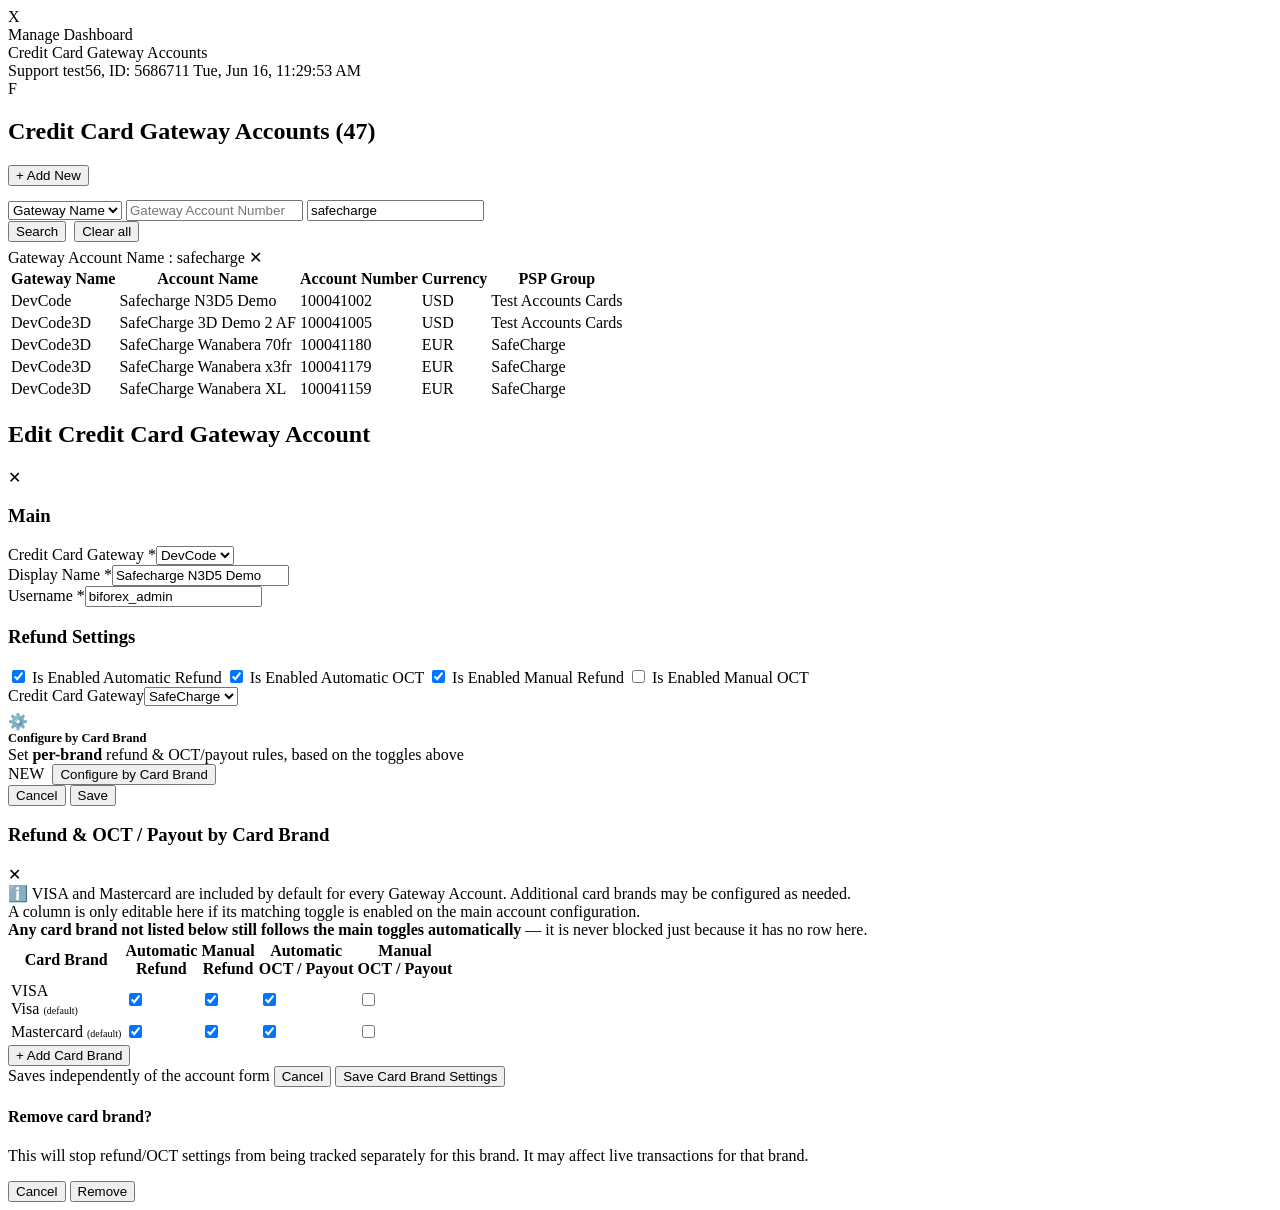
==== index.html @ 215424b8 "added function on adding more card brands" ====
<!DOCTYPE html>
<html lang="en">
<head>
<meta charset="UTF-8">
<title>Credit Card Gateway Accounts — Card Brand Refund/OCT Config (Mockup)</title>
<link rel="stylesheet" href="styles.css">
</head>
<body>

<div class="app">
  <div class="sidebar">
    <div class="logo">X</div>
    <div class="icon active"></div>
    <div class="icon"></div>
    <div class="icon"></div>
    <div class="icon"></div>
    <div class="icon"></div>
    <div class="icon"></div>
  </div>

  <div class="main">
    <div class="topbar">
      <div class="tabs">
        <div class="tab">Manage Dashboard</div>
        <div class="tab active"><span class="dot"></span>Credit Card Gateway Accounts</div>
      </div>
      <div class="topbar-right">
        <span>Support test56, ID: 5686711</span>
        <span>Tue, Jun 16, 11:29:53 AM</span>
        <div class="avatar">F</div>
      </div>
    </div>

    <div class="content">
      <div class="list-panel">
        <h2>Credit Card Gateway Accounts (47)</h2>
        <button class="btn btn-purple" style="margin-bottom:14px;">+ Add New</button>
        <div class="filters">
          <select><option>Gateway Name</option></select>
          <input placeholder="Gateway Account Number">
          <input value="safecharge" placeholder="Gateway Account Name">
        </div>
        <div style="display:flex;gap:8px;margin-bottom:6px;">
          <button class="btn btn-purple">Search</button>
          <button class="btn btn-outline">Clear all</button>
        </div>
        <div class="pill">Gateway Account Name : safecharge ✕</div>
        <table>
          <thead><tr>
            <th>Gateway Name</th><th>Account Name</th><th>Account Number</th><th>Currency</th><th>PSP Group</th>
          </tr></thead>
          <tbody>
            <tr class="selected"><td>DevCode</td><td>Safecharge N3D5 Demo</td><td>100041002</td><td>USD</td><td>Test Accounts Cards</td></tr>
            <tr><td>DevCode3D</td><td>SafeCharge 3D Demo 2 AF</td><td>100041005</td><td>USD</td><td>Test Accounts Cards</td></tr>
            <tr><td>DevCode3D</td><td>SafeCharge Wanabera 70fr</td><td>100041180</td><td>EUR</td><td>SafeCharge</td></tr>
            <tr><td>DevCode3D</td><td>SafeCharge Wanabera x3fr</td><td>100041179</td><td>EUR</td><td>SafeCharge</td></tr>
            <tr><td>DevCode3D</td><td>SafeCharge Wanabera XL</td><td>100041159</td><td>EUR</td><td>SafeCharge</td></tr>
          </tbody>
        </table>
      </div>

      <div class="edit-panel">
        <div class="edit-header">
          <h2>Edit Credit Card Gateway Account</h2>
          <span class="close-x">✕</span>
        </div>

        <div class="section">
          <h3>Main</h3>
          <div class="grid">
            <div class="field"><label>Credit Card Gateway <span class="req">*</span></label><select><option>DevCode</option></select></div>
            <div class="field"><label>Display Name <span class="req">*</span></label><input value="Safecharge N3D5 Demo"></div>
            <div class="field"><label>Username <span class="req">*</span></label><input value="biforex_admin"></div>
          </div>
        </div>

        <div class="section">
          <h3>Refund Settings</h3>
          <div class="checkrow" id="mainToggles">
            <label class="checkline"><input type="checkbox" id="chkAutoRefund" checked> Is Enabled Automatic Refund</label>
            <label class="checkline"><input type="checkbox" id="chkAutoOct" checked> Is Enabled Automatic OCT</label>
            <label class="checkline"><input type="checkbox" id="chkManualRefund" checked> Is Enabled Manual Refund</label>
            <label class="checkline"><input type="checkbox" id="chkManualOct"> Is Enabled Manual OCT</label>
          </div>

          <div class="grid" style="margin-bottom:6px;">
            <div class="field"><label>Credit Card Gateway</label><select><option>SafeCharge</option></select></div>
          </div>

          <div class="config-row">
            <div class="left">
              <span>⚙️</span>
              <div>
                <div style="font-weight:700;font-size:12.5px;">Configure by Card Brand</div>
                <div class="desc">Set <b>per-brand</b> refund &amp; OCT/payout rules, based on the toggles above</div>
              </div>
            </div>
            <div style="display:flex;align-items:center;gap:8px;">
              <span class="new-badge">NEW</span>
              <button class="btn btn-purple" onclick="openModal()">Configure by Card Brand</button>
            </div>
          </div>
        </div>

        <div class="footer-actions">
          <button class="btn btn-outline">Cancel</button>
          <button class="btn btn-purple">Save</button>
        </div>
      </div>
    </div>
  </div>
</div>

<div class="overlay" id="overlay">
  <div class="modal">
    <div class="modal-head">
      <h3>Refund &amp; OCT / Payout by Card Brand</h3>
      <span class="close-x" onclick="closeModal()">✕</span>
    </div>
    <div class="modal-body">
      <div class="info-banner">
        ℹ️ VISA and Mastercard are included by default for every Gateway Account. Additional card brands may be configured as needed.<br>
        A column is only editable here if its matching toggle is enabled on the main account configuration.<br>
        <b>Any card brand not listed below still follows the main toggles automatically</b> — it is never blocked just because it has no row here.
      </div>

      <table class="cb-table">
        <thead>
          <tr>
            <th>Card Brand</th>
            <th id="thAutoRefund">Automatic<br>Refund</th>
            <th id="thManualRefund">Manual<br>Refund</th>
            <th id="thAutoOct">Automatic<br>OCT / Payout</th>
            <th id="thManualOct">Manual<br>OCT / Payout</th>
          </tr>
        </thead>
        <tbody id="brandRows">
          <tr data-brand="visa" data-default="true">
            <td><div class="brand-row-inner"><div class="brand-cell"><div class="brand-swatch visa-swatch">VISA</div>Visa <span style="color:var(--text-mute);font-weight:500;font-size:10px;">(default)</span></div></div></td>
            <td><input type="checkbox" class="cb-check col-autoRefund" checked></td>
            <td><input type="checkbox" class="cb-check col-manualRefund" checked></td>
            <td><input type="checkbox" class="cb-check col-autoOct" checked></td>
            <td><input type="checkbox" class="cb-check col-manualOct"></td>
          </tr>
          <tr data-brand="mastercard" data-default="true">
            <td><div class="brand-row-inner"><div class="brand-cell"><div class="brand-swatch mc-swatch"></div>Mastercard <span style="color:var(--text-mute);font-weight:500;font-size:10px;">(default)</span></div></div></td>
            <td><input type="checkbox" class="cb-check col-autoRefund" checked></td>
            <td><input type="checkbox" class="cb-check col-manualRefund" checked></td>
            <td><input type="checkbox" class="cb-check col-autoOct" checked></td>
            <td><input type="checkbox" class="cb-check col-manualOct"></td>
          </tr>
        </tbody>
      </table>

      <div style="position:relative;">
        <button class="add-brand-btn" onclick="toggleBrandPicker(event)">+ Add Card Brand</button>
        <div class="brand-picker" id="brandPicker"></div>
      </div>
      <div class="locked-msg" id="lockedMsg"></div>
    </div>
    <div class="modal-foot">
      <span class="save-hint">Saves independently of the account form</span>
      <button class="btn btn-outline" onclick="closeModal()">Cancel</button>
      <button class="btn btn-purple" onclick="saveBrandConfig()">Save Card Brand Settings</button>
    </div>
  </div>
</div>

<div class="confirm-overlay" id="confirmOverlay">
  <div class="confirm-box">
    <h4 id="confirmTitle">Remove card brand?</h4>
    <p id="confirmText">This will stop refund/OCT settings from being tracked separately for this brand. It may affect live transactions for that brand.</p>
    <div class="confirm-actions">
      <button class="btn btn-outline" onclick="closeConfirm()">Cancel</button>
      <button class="btn btn-danger" onclick="confirmRemove()">Remove</button>
    </div>
  </div>
</div>

<div class="toast" id="toast"></div>

<script src="script.js"></script>

</body>
</html>
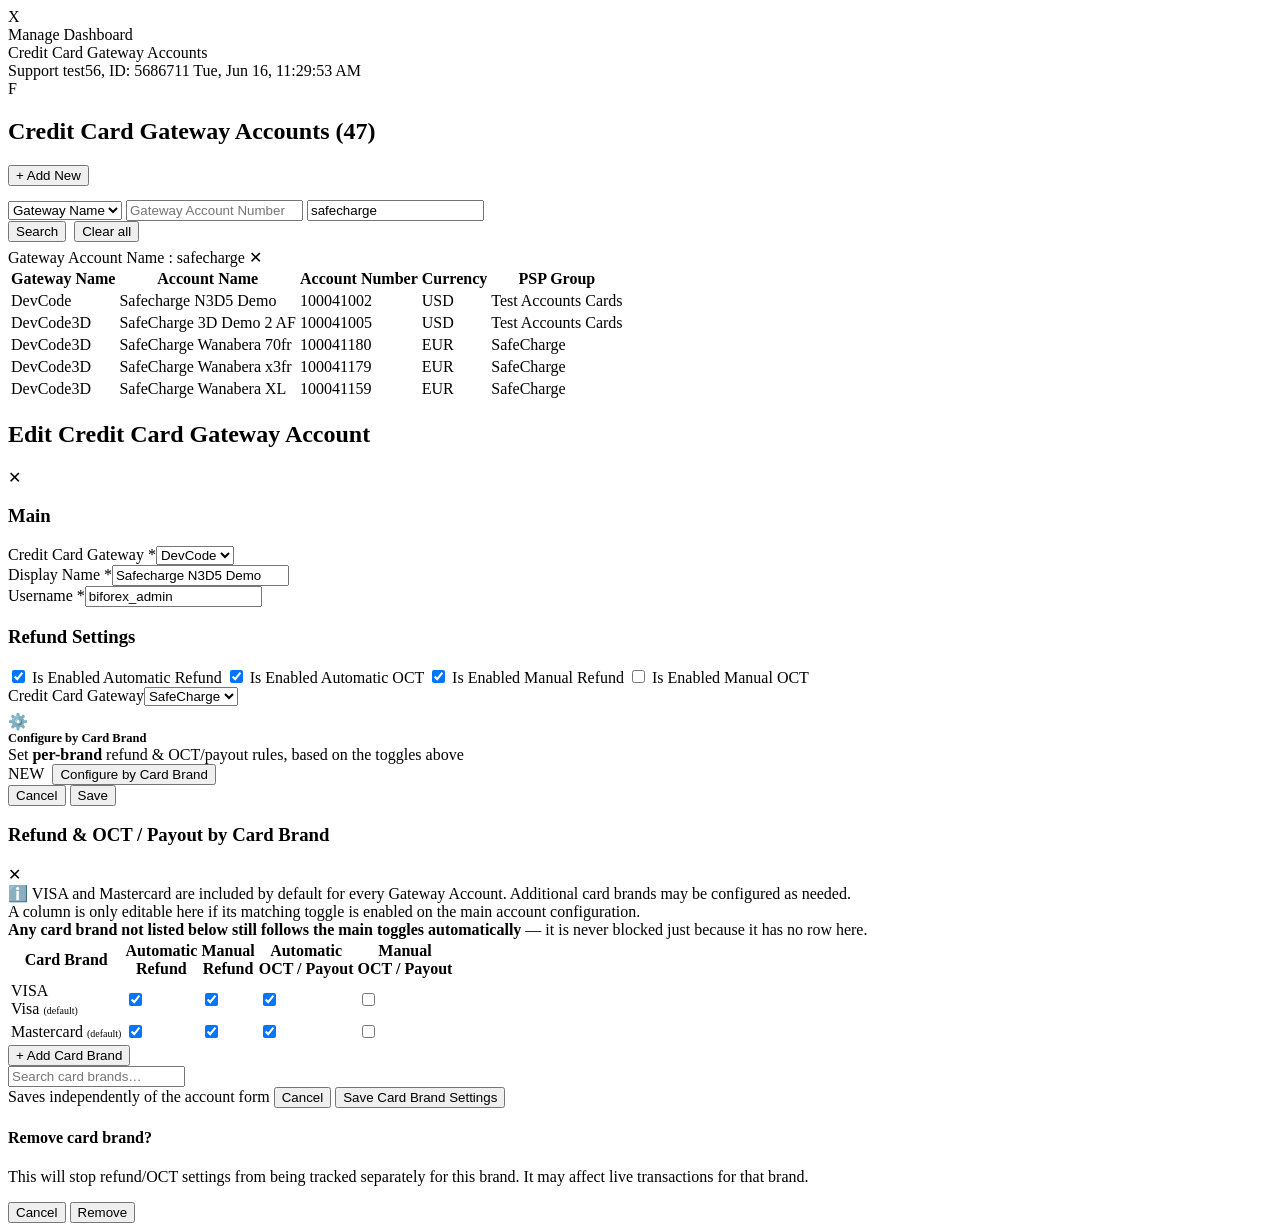
==== commit 4191e823: "changes on last commit" ====
--- a/index.html
+++ b/index.html
@@ -154,7 +154,10 @@
 
       <div style="position:relative;">
         <button class="add-brand-btn" onclick="toggleBrandPicker(event)">+ Add Card Brand</button>
-        <div class="brand-picker" id="brandPicker"></div>
+        <div class="brand-picker" id="brandPicker">
+          <input type="text" class="brand-picker-search" id="brandSearch" placeholder="Search card brands…" oninput="renderBrandPicker(this.value)">
+          <div class="brand-picker-list" id="brandPickerList"></div>
+        </div>
       </div>
       <div class="locked-msg" id="lockedMsg"></div>
     </div>
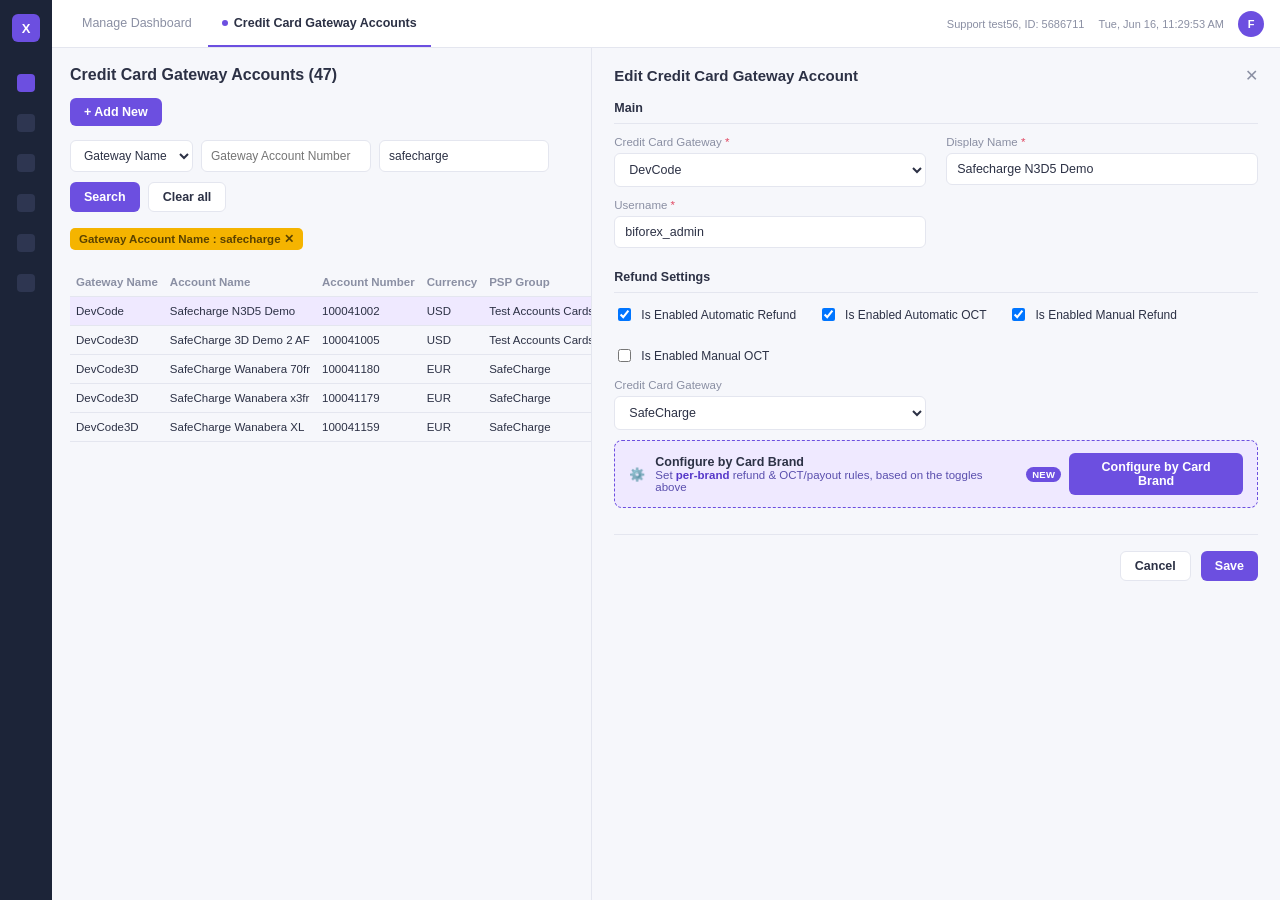
==== commit 033f3a0d: "link properly the css and js" ====
--- a/index.html
+++ b/index.html
@@ -3,7 +3,7 @@
 <head>
 <meta charset="UTF-8">
 <title>Credit Card Gateway Accounts — Card Brand Refund/OCT Config (Mockup)</title>
-<link rel="stylesheet" href="styles.css">
+<link rel="stylesheet" href="style/styles.css">
 </head>
 <body>
 
@@ -182,7 +182,7 @@
 
 <div class="toast" id="toast"></div>
 
-<script src="script.js"></script>
+<script src="js/script.js"></script>
 
 </body>
 </html>
--- a/style/styles.css
+++ b/style/styles.css
@@ -0,0 +1,212 @@
+:root{
+    --navy:#1c2438;
+    --navy-2:#252d45;
+    --purple:#6c4fe0;
+    --purple-dark:#5638c9;
+    --purple-light:#efe9ff;
+    --yellow:#f5b400;
+    --border:#e4e6ef;
+    --text:#2c3145;
+    --text-mute:#8a8fa3;
+    --bg:#f6f7fb;
+    --green:#16a34a;
+  }
+  *{box-sizing:border-box;}
+  body{
+    margin:0;
+    font-family:-apple-system,BlinkMacSystemFont,"Segoe UI",Roboto,Helvetica,Arial,sans-serif;
+    background:var(--bg);
+    color:var(--text);
+    font-size:13px;
+  }
+  .app{display:flex;height:100vh;}
+
+  /* Sidebar */
+  .sidebar{
+    width:52px;background:var(--navy);display:flex;flex-direction:column;
+    align-items:center;padding:14px 0;gap:22px;flex-shrink:0;
+  }
+  .sidebar .logo{width:28px;height:28px;border-radius:6px;background:var(--purple);
+    display:flex;align-items:center;justify-content:center;color:#fff;font-weight:700;margin-bottom:10px;}
+  .sidebar .icon{width:18px;height:18px;border-radius:4px;background:#3a4262;opacity:.6;}
+  .sidebar .icon.active{background:var(--purple);opacity:1;}
+
+  /* Main column */
+  .main{flex:1;display:flex;flex-direction:column;min-width:0;}
+
+  .topbar{
+    height:48px;background:#fff;border-bottom:1px solid var(--border);
+    display:flex;align-items:center;justify-content:space-between;padding:0 16px;flex-shrink:0;
+  }
+  .tabs{display:flex;height:100%;align-items:center;gap:2px;}
+  .tab{
+    padding:0 14px;height:100%;display:flex;align-items:center;gap:6px;
+    font-size:12.5px;color:var(--text-mute);border-bottom:2px solid transparent;
+  }
+  .tab.active{color:var(--text);border-bottom-color:var(--purple);font-weight:600;}
+  .tab .dot{width:6px;height:6px;border-radius:50%;background:var(--purple);}
+  .topbar-right{display:flex;align-items:center;gap:14px;color:var(--text-mute);font-size:11px;}
+  .avatar{width:26px;height:26px;border-radius:50%;background:var(--purple);color:#fff;
+    display:flex;align-items:center;justify-content:center;font-weight:700;font-size:11px;}
+
+  .content{flex:1;display:flex;overflow:hidden;}
+
+  /* Left list panel */
+  .list-panel{width:44%;padding:18px;overflow-y:auto;border-right:1px solid var(--border);}
+  .list-panel h2{font-size:16px;margin:0 0 14px;}
+  .filters{display:flex;gap:8px;margin-bottom:10px;flex-wrap:wrap;}
+  .filters input, .filters select{
+    border:1px solid var(--border);border-radius:6px;padding:7px 9px;font-size:12px;color:var(--text);
+    background:#fff;
+  }
+  .btn{
+    border:none;border-radius:6px;padding:7px 14px;font-size:12.5px;font-weight:600;cursor:pointer;
+  }
+  .btn-purple{background:var(--purple);color:#fff;}
+  .btn-purple:hover{background:var(--purple-dark);}
+  .btn-outline{background:#fff;border:1px solid var(--border);color:var(--text);}
+  .pill{
+    display:inline-flex;align-items:center;gap:6px;background:var(--yellow);color:#5a4200;
+    padding:4px 9px;border-radius:5px;font-size:11.5px;font-weight:600;margin:10px 0;
+  }
+  table{width:100%;border-collapse:collapse;font-size:11.5px;margin-top:8px;}
+  th{
+    text-align:left;color:var(--text-mute);font-weight:600;padding:8px 6px;
+    border-bottom:1px solid var(--border);white-space:nowrap;
+  }
+  td{padding:8px 6px;border-bottom:1px solid var(--border);color:var(--text);white-space:nowrap;}
+  tr.selected td{background:var(--purple-light);}
+
+  /* Right edit panel */
+  .edit-panel{flex:1;padding:18px 22px;overflow-y:auto;}
+  .edit-header{display:flex;align-items:center;justify-content:space-between;margin-bottom:16px;}
+  .edit-header h2{font-size:15px;margin:0;}
+  .close-x{color:var(--text-mute);cursor:pointer;font-size:16px;}
+  .section{margin-bottom:22px;}
+  .section h3{font-size:12.5px;text-transform:none;color:var(--text);margin:0 0 12px;
+    padding-bottom:8px;border-bottom:1px solid var(--border);font-weight:700;}
+  .grid{display:grid;grid-template-columns:1fr 1fr;gap:12px 20px;}
+  .field label{display:block;font-size:11.5px;color:var(--text-mute);margin-bottom:5px;}
+  .field label .req{color:#e0455f;}
+  .field select, .field input{
+    width:100%;border:1px solid var(--border);border-radius:6px;padding:8px 10px;
+    font-size:12.5px;color:var(--text);background:#fff;
+  }
+  .checkline{display:flex;align-items:center;gap:7px;font-size:12px;color:var(--text);}
+  .checkrow{display:flex;gap:22px;flex-wrap:wrap;margin-bottom:14px;}
+
+  .config-row{
+    display:flex;align-items:center;justify-content:space-between;gap:14px;
+    background:var(--purple-light);border:1px dashed var(--purple);border-radius:8px;
+    padding:12px 14px;margin-top:10px;
+  }
+  .config-row .left{display:flex;align-items:center;gap:10px;}
+  .config-row .desc{font-size:11.5px;color:#5a4fae;}
+  .config-row .desc b{color:var(--purple-dark);}
+  .new-badge{
+    background:var(--purple);color:#fff;font-size:9.5px;font-weight:700;
+    padding:2px 6px;border-radius:10px;letter-spacing:.3px;
+  }
+  .footer-actions{display:flex;justify-content:flex-end;gap:10px;margin-top:26px;
+    border-top:1px solid var(--border);padding-top:16px;}
+
+  /* Modal */
+  .overlay{
+    position:fixed;inset:0;background:rgba(20,20,30,.35);display:none;
+    align-items:flex-start;justify-content:flex-end;z-index:50;
+  }
+  .overlay.open{display:flex;}
+  .modal{
+    width:520px;max-width:92vw;background:#fff;height:100%;box-shadow:-10px 0 30px rgba(0,0,0,.15);
+    display:flex;flex-direction:column;animation:slidein .18s ease-out;
+  }
+  @keyframes slidein{from{transform:translateX(24px);opacity:0;}to{transform:translateX(0);opacity:1;}}
+  .modal-head{display:flex;align-items:center;justify-content:space-between;padding:16px 20px;
+    border-bottom:1px solid var(--border);}
+  .modal-head h3{margin:0;font-size:14.5px;}
+  .modal-body{padding:18px 20px;overflow-y:auto;flex:1;}
+  .info-banner{
+    display:flex;gap:10px;background:#eef4ff;border:1px solid #cfe0ff;color:#2952a3;
+    padding:10px 12px;border-radius:8px;font-size:11.5px;margin-bottom:16px;line-height:1.5;
+  }
+  .cb-table{width:100%;border-collapse:collapse;}
+  .cb-table th{
+    font-size:10.5px;color:var(--text-mute);text-align:center;padding:6px 4px;
+    border-bottom:1px solid var(--border);font-weight:700;
+  }
+  .cb-table th:first-child{text-align:left;}
+  .cb-table td{padding:12px 4px;text-align:center;border-bottom:1px solid var(--border);}
+  .brand-cell{display:flex;align-items:center;gap:8px;text-align:left;font-weight:600;font-size:12.5px;}
+  .brand-swatch{width:26px;height:18px;border-radius:3px;display:flex;align-items:center;justify-content:center;
+    font-size:8px;color:#fff;font-weight:800;}
+  .visa-swatch{background:#1a1f71;}
+  .mc-swatch{background:linear-gradient(90deg,#eb001b 50%, #f79e1b 50%);}
+  .cb-check{
+    width:17px;height:17px;accent-color:var(--purple);cursor:pointer;
+  }
+  .cb-check:disabled{cursor:not-allowed;opacity:.35;}
+  .col-disabled-note{font-size:9px;color:#c0392b;font-weight:600;display:block;margin-top:3px;}
+  .add-brand-btn{
+    margin-top:14px;width:100%;border:1px dashed var(--purple);color:var(--purple-dark);
+    background:#fff;border-radius:7px;padding:10px;font-size:12px;font-weight:600;cursor:pointer;
+    position:relative;
+  }
+  .brand-picker{
+    display:none;position:absolute;left:0;right:0;top:calc(100% + 6px);
+    background:#fff;border:1px solid var(--border);border-radius:9px;
+    box-shadow:0 12px 30px rgba(0,0,0,.14);padding:8px;z-index:20;
+  }
+  .brand-picker.open{display:block;}
+  .brand-picker-search{
+    width:100%;border:1px solid var(--border);border-radius:6px;padding:8px 10px;
+    font-size:12.5px;color:var(--text);margin-bottom:6px;background:var(--bg);
+  }
+  .brand-picker-search:focus{outline:none;border-color:var(--purple);background:#fff;}
+  .brand-picker-list{
+    max-height:224px;overflow-y:auto;
+  }
+  .brand-picker-item{
+    display:flex;align-items:center;gap:10px;width:100%;background:none;border:none;
+    text-align:left;padding:9px 8px;border-radius:6px;cursor:pointer;font-size:12.5px;
+    font-weight:600;color:var(--text);
+  }
+  .brand-picker-item:hover{background:var(--purple-light);}
+  .brand-picker-item:disabled{opacity:.35;cursor:not-allowed;}
+  .brand-picker-item:disabled:hover{background:none;}
+  .brand-picker-empty{padding:10px 8px;font-size:11.5px;color:var(--text-mute);}
+
+  @keyframes rowFlash{
+    0%{background:var(--purple-light);}
+    100%{background:transparent;}
+  }
+  tr.brand-row-new td{animation:rowFlash 1.6s ease-out;}
+  .modal-foot{display:flex;justify-content:flex-end;gap:10px;padding:14px 20px;border-top:1px solid var(--border);}
+  .locked-msg{font-size:10.5px;color:var(--text-mute);margin-top:14px;}
+  .save-hint{font-size:10px;color:var(--text-mute);margin-right:auto;align-self:center;}
+
+  .remove-brand{
+    background:none;border:none;color:#c0392b;font-size:14px;cursor:pointer;
+    margin-left:8px;line-height:1;padding:2px;
+  }
+  .remove-brand:hover{color:#a0293f;}
+  .brand-row-inner{display:flex;align-items:center;justify-content:space-between;gap:6px;}
+
+  .toast{
+    position:fixed;bottom:24px;right:24px;background:var(--navy);color:#fff;
+    padding:11px 18px;border-radius:8px;font-size:12.5px;box-shadow:0 8px 24px rgba(0,0,0,.25);
+    opacity:0;transform:translateY(12px);transition:all .25s ease;pointer-events:none;z-index:200;
+    display:flex;align-items:center;gap:8px;
+  }
+  .toast.show{opacity:1;transform:translateY(0);}
+
+  .confirm-overlay{
+    position:fixed;inset:0;background:rgba(20,20,30,.45);display:none;
+    align-items:center;justify-content:center;z-index:300;
+  }
+  .confirm-overlay.open{display:flex;}
+  .confirm-box{background:#fff;border-radius:10px;padding:20px;width:320px;box-shadow:0 14px 46px rgba(0,0,0,.25);}
+  .confirm-box h4{margin:0 0 8px;font-size:13.5px;}
+  .confirm-box p{margin:0 0 18px;font-size:12px;color:var(--text-mute);line-height:1.55;}
+  .confirm-actions{display:flex;justify-content:flex-end;gap:8px;}
+  .btn-danger{background:#e0455f;color:#fff;}
+  .btn-danger:hover{background:#c93951;}
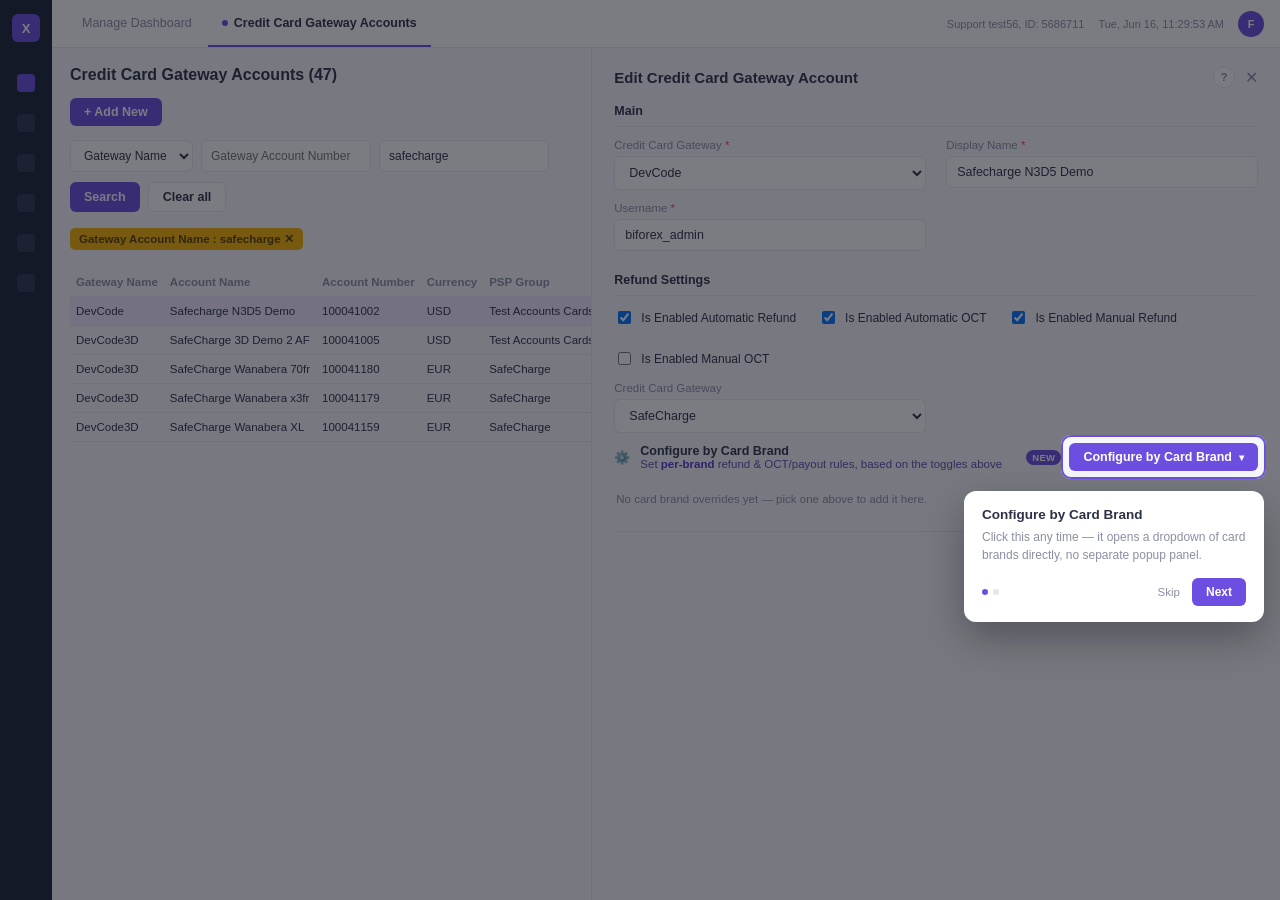
==== commit dea0b4b7: "Add cross-layout state persistence, skippable tour, and attention pulse compare.html now snapshots a" ====
--- a/index.html
+++ b/index.html
@@ -62,7 +62,10 @@
       <div class="edit-panel">
         <div class="edit-header">
           <h2>Edit Credit Card Gateway Account</h2>
-          <span class="close-x">✕</span>
+          <div style="display:flex;align-items:center;gap:10px;">
+            <button type="button" class="tour-relaunch" onclick="startTour()" title="Take the tour">?</button>
+            <span class="close-x">✕</span>
+          </div>
         </div>
 
         <div class="section">
@@ -95,10 +98,21 @@
                 <div class="desc">Set <b>per-brand</b> refund &amp; OCT/payout rules, based on the toggles above</div>
               </div>
             </div>
-            <div style="display:flex;align-items:center;gap:8px;">
+            <div style="display:flex;align-items:center;gap:8px;position:relative;">
               <span class="new-badge">NEW</span>
-              <button class="btn btn-purple" onclick="openModal()">Configure by Card Brand</button>
+              <button class="btn btn-purple toggle-btn" id="brandToggleBtn" onclick="toggleBrandPicker(event)">
+                <span class="btn-label">Configure by Card Brand</span><span class="caret">▾</span>
+              </button>
+              <div class="brand-picker" id="brandPicker">
+                <input type="text" class="brand-picker-search" id="brandSearch" placeholder="Search card brands…" oninput="renderBrandPicker(this.value)">
+                <div class="brand-picker-list" id="brandPickerList"></div>
+              </div>
             </div>
+          </div>
+
+          <div class="bound-brands-wrap" id="boundBrandsWrap">
+            <div class="bound-brands" id="boundBrands"></div>
+            <div class="bound-brands-empty" id="boundBrandsEmpty">No card brand overrides yet — pick one above to add it here.</div>
           </div>
         </div>
 
@@ -107,64 +121,6 @@
           <button class="btn btn-purple">Save</button>
         </div>
       </div>
-    </div>
-  </div>
-</div>
-
-<div class="overlay" id="overlay">
-  <div class="modal">
-    <div class="modal-head">
-      <h3>Refund &amp; OCT / Payout by Card Brand</h3>
-      <span class="close-x" onclick="closeModal()">✕</span>
-    </div>
-    <div class="modal-body">
-      <div class="info-banner">
-        ℹ️ VISA and Mastercard are included by default for every Gateway Account. Additional card brands may be configured as needed.<br>
-        A column is only editable here if its matching toggle is enabled on the main account configuration.<br>
-        <b>Any card brand not listed below still follows the main toggles automatically</b> — it is never blocked just because it has no row here.
-      </div>
-
-      <table class="cb-table">
-        <thead>
-          <tr>
-            <th>Card Brand</th>
-            <th id="thAutoRefund">Automatic<br>Refund</th>
-            <th id="thManualRefund">Manual<br>Refund</th>
-            <th id="thAutoOct">Automatic<br>OCT / Payout</th>
-            <th id="thManualOct">Manual<br>OCT / Payout</th>
-          </tr>
-        </thead>
-        <tbody id="brandRows">
-          <tr data-brand="visa" data-default="true">
-            <td><div class="brand-row-inner"><div class="brand-cell"><div class="brand-swatch visa-swatch">VISA</div>Visa <span style="color:var(--text-mute);font-weight:500;font-size:10px;">(default)</span></div></div></td>
-            <td><input type="checkbox" class="cb-check col-autoRefund" checked></td>
-            <td><input type="checkbox" class="cb-check col-manualRefund" checked></td>
-            <td><input type="checkbox" class="cb-check col-autoOct" checked></td>
-            <td><input type="checkbox" class="cb-check col-manualOct"></td>
-          </tr>
-          <tr data-brand="mastercard" data-default="true">
-            <td><div class="brand-row-inner"><div class="brand-cell"><div class="brand-swatch mc-swatch"></div>Mastercard <span style="color:var(--text-mute);font-weight:500;font-size:10px;">(default)</span></div></div></td>
-            <td><input type="checkbox" class="cb-check col-autoRefund" checked></td>
-            <td><input type="checkbox" class="cb-check col-manualRefund" checked></td>
-            <td><input type="checkbox" class="cb-check col-autoOct" checked></td>
-            <td><input type="checkbox" class="cb-check col-manualOct"></td>
-          </tr>
-        </tbody>
-      </table>
-
-      <div style="position:relative;">
-        <button class="add-brand-btn" onclick="toggleBrandPicker(event)">+ Add Card Brand</button>
-        <div class="brand-picker" id="brandPicker">
-          <input type="text" class="brand-picker-search" id="brandSearch" placeholder="Search card brands…" oninput="renderBrandPicker(this.value)">
-          <div class="brand-picker-list" id="brandPickerList"></div>
-        </div>
-      </div>
-      <div class="locked-msg" id="lockedMsg"></div>
-    </div>
-    <div class="modal-foot">
-      <span class="save-hint">Saves independently of the account form</span>
-      <button class="btn btn-outline" onclick="closeModal()">Cancel</button>
-      <button class="btn btn-purple" onclick="saveBrandConfig()">Save Card Brand Settings</button>
     </div>
   </div>
 </div>
--- a/style/styles.css
+++ b/style/styles.css
@@ -64,6 +64,10 @@
   }
   .btn-purple{background:var(--purple);color:#fff;}
   .btn-purple:hover{background:var(--purple-dark);}
+  .toggle-btn{display:inline-flex;align-items:center;gap:7px;}
+  .toggle-btn .caret{display:inline-block;font-size:10px;transition:transform .18s ease;}
+  .toggle-btn.active{background:var(--purple-dark);}
+  .toggle-btn.active .caret{transform:rotate(180deg);}
   .btn-outline{background:#fff;border:1px solid var(--border);color:var(--text);}
   .pill{
     display:inline-flex;align-items:center;gap:6px;background:var(--yellow);color:#5a4200;
@@ -97,8 +101,7 @@
 
   .config-row{
     display:flex;align-items:center;justify-content:space-between;gap:14px;
-    background:var(--purple-light);border:1px dashed var(--purple);border-radius:8px;
-    padding:12px 14px;margin-top:10px;
+    margin-top:10px;
   }
   .config-row .left{display:flex;align-items:center;gap:10px;}
   .config-row .desc{font-size:11.5px;color:#5a4fae;}
@@ -106,55 +109,43 @@
   .new-badge{
     background:var(--purple);color:#fff;font-size:9.5px;font-weight:700;
     padding:2px 6px;border-radius:10px;letter-spacing:.3px;
-  }
+    display:inline-block;
+  }
+  /* Draws the eye to the new feature until the user clicks it or takes the tour */
+  @keyframes badgeBounce{
+    0%, 100%{transform:translateY(0);}
+    15%{transform:translateY(-5px);}
+    30%{transform:translateY(0);}
+    45%{transform:translateY(-3px);}
+    60%{transform:translateY(0);}
+  }
+  @keyframes btnGlowPulse{
+    0%, 100%{box-shadow:0 0 0 0 rgba(108,79,224,.45);}
+    50%{box-shadow:0 0 0 7px rgba(108,79,224,0);}
+  }
+  .new-badge.pulse{animation:badgeBounce 1.7s ease-in-out infinite;animation-delay:.6s;}
+  #brandToggleBtn.pulse{animation:btnGlowPulse 1.7s ease-in-out infinite;animation-delay:.6s;}
   .footer-actions{display:flex;justify-content:flex-end;gap:10px;margin-top:26px;
     border-top:1px solid var(--border);padding-top:16px;}
 
-  /* Modal */
-  .overlay{
-    position:fixed;inset:0;background:rgba(20,20,30,.35);display:none;
-    align-items:flex-start;justify-content:flex-end;z-index:50;
-  }
-  .overlay.open{display:flex;}
-  .modal{
-    width:520px;max-width:92vw;background:#fff;height:100%;box-shadow:-10px 0 30px rgba(0,0,0,.15);
-    display:flex;flex-direction:column;animation:slidein .18s ease-out;
-  }
-  @keyframes slidein{from{transform:translateX(24px);opacity:0;}to{transform:translateX(0);opacity:1;}}
-  .modal-head{display:flex;align-items:center;justify-content:space-between;padding:16px 20px;
-    border-bottom:1px solid var(--border);}
-  .modal-head h3{margin:0;font-size:14.5px;}
-  .modal-body{padding:18px 20px;overflow-y:auto;flex:1;}
-  .info-banner{
-    display:flex;gap:10px;background:#eef4ff;border:1px solid #cfe0ff;color:#2952a3;
-    padding:10px 12px;border-radius:8px;font-size:11.5px;margin-bottom:16px;line-height:1.5;
-  }
-  .cb-table{width:100%;border-collapse:collapse;}
-  .cb-table th{
-    font-size:10.5px;color:var(--text-mute);text-align:center;padding:6px 4px;
-    border-bottom:1px solid var(--border);font-weight:700;
-  }
-  .cb-table th:first-child{text-align:left;}
-  .cb-table td{padding:12px 4px;text-align:center;border-bottom:1px solid var(--border);}
-  .brand-cell{display:flex;align-items:center;gap:8px;text-align:left;font-weight:600;font-size:12.5px;}
+  /* Card brands bound directly into the general Refund Settings UI */
+  .bound-brands-empty{font-size:11.5px;color:var(--text-mute);padding:10px 2px 0;}
+  .bound-brands{display:flex;flex-direction:column;gap:10px;margin-top:12px;}
+  .bound-brand{
+    background:#fff;border:1px solid var(--border);border-radius:8px;
+    padding:12px 14px;animation:rowFlash 1.6s ease-out;
+  }
+  .bound-brand-head{display:flex;align-items:center;justify-content:space-between;margin-bottom:10px;}
+  .bound-brand .checkrow{margin-bottom:0;}
+  .brand-cell{display:flex;align-items:center;gap:8px;text-align:left;font-weight:700;font-size:12.5px;}
   .brand-swatch{width:26px;height:18px;border-radius:3px;display:flex;align-items:center;justify-content:center;
     font-size:8px;color:#fff;font-weight:800;}
   .visa-swatch{background:#1a1f71;}
   .mc-swatch{background:linear-gradient(90deg,#eb001b 50%, #f79e1b 50%);}
-  .cb-check{
-    width:17px;height:17px;accent-color:var(--purple);cursor:pointer;
-  }
-  .cb-check:disabled{cursor:not-allowed;opacity:.35;}
-  .col-disabled-note{font-size:9px;color:#c0392b;font-weight:600;display:block;margin-top:3px;}
-  .add-brand-btn{
-    margin-top:14px;width:100%;border:1px dashed var(--purple);color:var(--purple-dark);
-    background:#fff;border-radius:7px;padding:10px;font-size:12px;font-weight:600;cursor:pointer;
-    position:relative;
-  }
   .brand-picker{
-    display:none;position:absolute;left:0;right:0;top:calc(100% + 6px);
+    display:none;position:absolute;right:0;top:calc(100% + 8px);width:300px;max-width:90vw;
     background:#fff;border:1px solid var(--border);border-radius:9px;
-    box-shadow:0 12px 30px rgba(0,0,0,.14);padding:8px;z-index:20;
+    box-shadow:0 12px 30px rgba(0,0,0,.14);padding:8px;z-index:30;
   }
   .brand-picker.open{display:block;}
   .brand-picker-search{
@@ -179,17 +170,27 @@
     0%{background:var(--purple-light);}
     100%{background:transparent;}
   }
-  tr.brand-row-new td{animation:rowFlash 1.6s ease-out;}
-  .modal-foot{display:flex;justify-content:flex-end;gap:10px;padding:14px 20px;border-top:1px solid var(--border);}
-  .locked-msg{font-size:10.5px;color:var(--text-mute);margin-top:14px;}
-  .save-hint{font-size:10px;color:var(--text-mute);margin-right:auto;align-self:center;}
 
   .remove-brand{
     background:none;border:none;color:#c0392b;font-size:14px;cursor:pointer;
     margin-left:8px;line-height:1;padding:2px;
   }
   .remove-brand:hover{color:#a0293f;}
-  .brand-row-inner{display:flex;align-items:center;justify-content:space-between;gap:6px;}
+
+  /* Tabs variant: small tab buttons switch which bound brand's config shows,
+     so the config area stays a fixed size regardless of how many are added. */
+  .brand-tabs-bar{display:none;gap:6px;flex-wrap:wrap;margin-top:12px;}
+  .brand-tab{
+    display:inline-flex;align-items:center;gap:6px;background:var(--bg);
+    border:1px solid var(--border);border-radius:20px;padding:6px 6px 6px 10px;
+    font-size:11.5px;font-weight:600;color:var(--text);cursor:pointer;
+  }
+  .brand-tab.active{background:var(--purple);border-color:var(--purple);color:#fff;}
+  .brand-tab-x{
+    margin-left:2px;opacity:.65;font-size:10px;line-height:1;padding:3px 4px;border-radius:50%;
+  }
+  .brand-tab-x:hover{opacity:1;background:rgba(0,0,0,.12);}
+  .brand-tab.active .brand-tab-x:hover{background:rgba(255,255,255,.25);}
 
   .toast{
     position:fixed;bottom:24px;right:24px;background:var(--navy);color:#fff;
@@ -209,4 +210,38 @@
   .confirm-box p{margin:0 0 18px;font-size:12px;color:var(--text-mute);line-height:1.55;}
   .confirm-actions{display:flex;justify-content:flex-end;gap:8px;}
   .btn-danger{background:#e0455f;color:#fff;}
-  .btn-danger:hover{background:#c93951;}+  .btn-danger:hover{background:#c93951;}
+
+  /* "?" button in the edit-panel header that replays the feature tour */
+  .tour-relaunch{
+    width:22px;height:22px;border-radius:50%;border:1px solid var(--border);background:#fff;
+    color:var(--text-mute);font-size:11px;font-weight:700;cursor:pointer;
+    display:inline-flex;align-items:center;justify-content:center;padding:0;
+  }
+  .tour-relaunch:hover{border-color:var(--purple);color:var(--purple);}
+
+  /* Guided walkthrough: spotlight cutout + tooltip, skippable at every step */
+  .tour-backdrop{position:fixed;inset:0;z-index:2000;}
+  .tour-spotlight{
+    position:fixed;border-radius:10px;border:2px solid var(--purple);
+    box-shadow:0 0 0 9999px rgba(15,17,28,.55);
+    transition:top .25s ease,left .25s ease,width .25s ease,height .25s ease;
+    pointer-events:none;
+  }
+  .tour-tooltip{
+    position:fixed;max-width:300px;background:#fff;border-radius:12px;
+    padding:16px 18px;box-shadow:0 16px 40px rgba(0,0,0,.3);z-index:2001;
+  }
+  .tour-tooltip-title{font-size:13.5px;font-weight:700;margin-bottom:6px;color:var(--text);}
+  .tour-tooltip-desc{font-size:12px;color:var(--text-mute);line-height:1.5;margin-bottom:14px;}
+  .tour-tooltip-actions{display:flex;align-items:center;justify-content:space-between;gap:10px;}
+  .tour-dots{display:flex;gap:5px;}
+  .tour-dot{width:6px;height:6px;border-radius:50%;background:var(--border);}
+  .tour-dot.active{background:var(--purple);}
+  .tour-skip{background:none;border:none;color:var(--text-mute);font-size:11.5px;cursor:pointer;padding:6px 4px;}
+  .tour-skip:hover{color:var(--text);text-decoration:underline;}
+  .tour-next{
+    background:var(--purple);color:#fff;border:none;border-radius:6px;
+    padding:7px 14px;font-size:12px;font-weight:600;cursor:pointer;
+  }
+  .tour-next:hover{background:var(--purple-dark);}
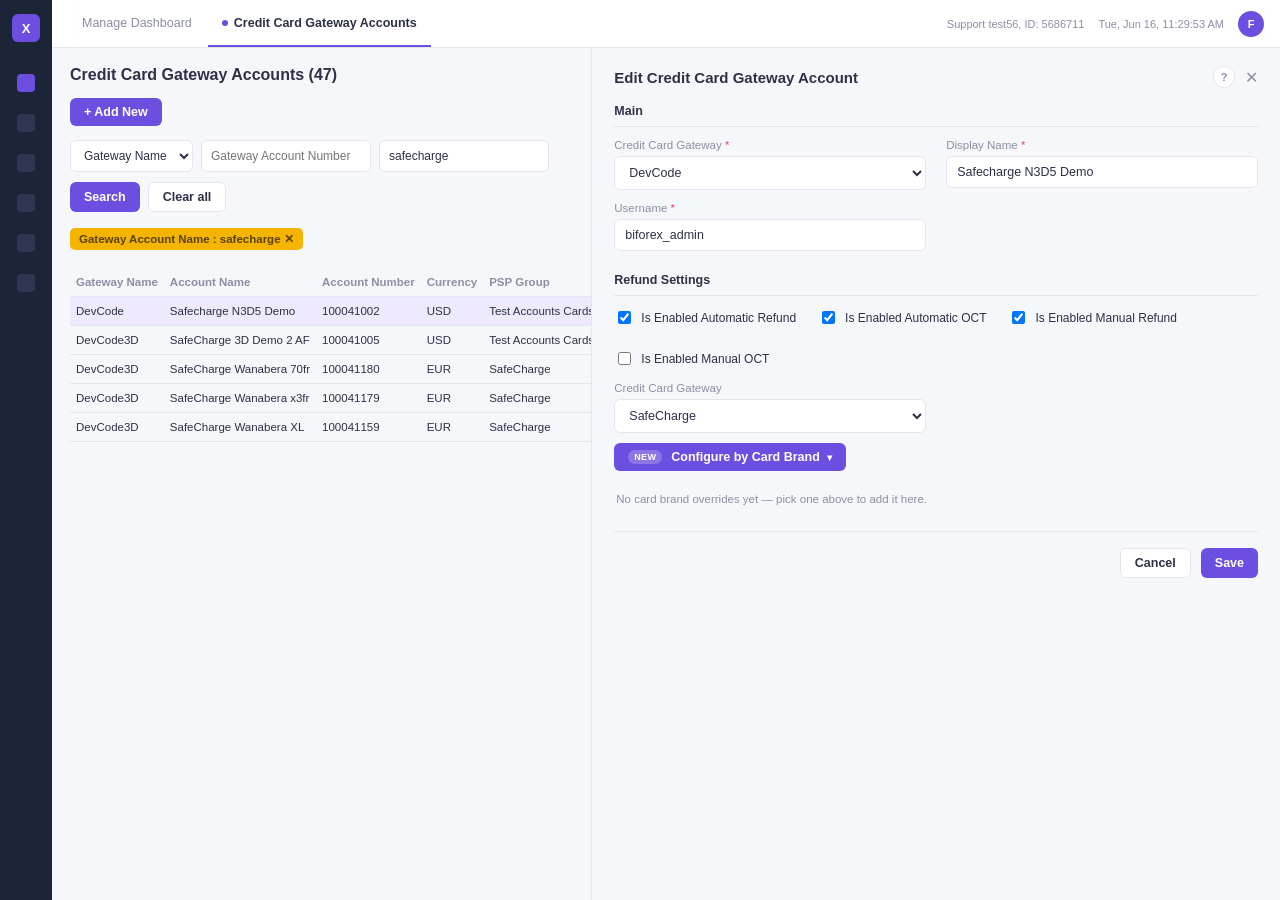
==== commit c2f88c74: "Defer feature tour to first click, bounce the button itself Landing view now shows only the "Configu" ====
--- a/index.html
+++ b/index.html
@@ -63,7 +63,7 @@
         <div class="edit-header">
           <h2>Edit Credit Card Gateway Account</h2>
           <div style="display:flex;align-items:center;gap:10px;">
-            <button type="button" class="tour-relaunch" onclick="startTour()" title="Take the tour">?</button>
+            <button type="button" class="tour-relaunch" onclick="event.stopPropagation(); startTour()" title="Take the tour">?</button>
             <span class="close-x">✕</span>
           </div>
         </div>
@@ -91,17 +91,9 @@
           </div>
 
           <div class="config-row">
-            <div class="left">
-              <span>⚙️</span>
-              <div>
-                <div style="font-weight:700;font-size:12.5px;">Configure by Card Brand</div>
-                <div class="desc">Set <b>per-brand</b> refund &amp; OCT/payout rules, based on the toggles above</div>
-              </div>
-            </div>
-            <div style="display:flex;align-items:center;gap:8px;position:relative;">
-              <span class="new-badge">NEW</span>
+            <div style="position:relative;">
               <button class="btn btn-purple toggle-btn" id="brandToggleBtn" onclick="toggleBrandPicker(event)">
-                <span class="btn-label">Configure by Card Brand</span><span class="caret">▾</span>
+                <span class="new-badge">NEW</span><span class="btn-label">Configure by Card Brand</span><span class="caret">▾</span>
               </button>
               <div class="brand-picker" id="brandPicker">
                 <input type="text" class="brand-picker-search" id="brandSearch" placeholder="Search card brands…" oninput="renderBrandPicker(this.value)">
--- a/style/styles.css
+++ b/style/styles.css
@@ -99,32 +99,23 @@
   .checkline{display:flex;align-items:center;gap:7px;font-size:12px;color:var(--text);}
   .checkrow{display:flex;gap:22px;flex-wrap:wrap;margin-bottom:14px;}
 
-  .config-row{
-    display:flex;align-items:center;justify-content:space-between;gap:14px;
-    margin-top:10px;
-  }
-  .config-row .left{display:flex;align-items:center;gap:10px;}
-  .config-row .desc{font-size:11.5px;color:#5a4fae;}
-  .config-row .desc b{color:var(--purple-dark);}
+  .config-row{margin-top:10px;}
+  /* NEW badge lives inside the button itself, so it bounces along with it
+     as one visual unit instead of floating separately beside it. */
   .new-badge{
-    background:var(--purple);color:#fff;font-size:9.5px;font-weight:700;
+    background:rgba(255,255,255,.22);color:#fff;font-size:9px;font-weight:700;
     padding:2px 6px;border-radius:10px;letter-spacing:.3px;
-    display:inline-block;
-  }
-  /* Draws the eye to the new feature until the user clicks it or takes the tour */
-  @keyframes badgeBounce{
-    0%, 100%{transform:translateY(0);}
-    15%{transform:translateY(-5px);}
-    30%{transform:translateY(0);}
+    display:inline-block;margin-right:2px;
+  }
+  /* Draws the eye to the new feature until the user clicks the button */
+  @keyframes btnBouncePulse{
+    0%, 100%{transform:translateY(0);box-shadow:0 0 0 0 rgba(108,79,224,.45);}
+    15%{transform:translateY(-6px);}
+    30%{transform:translateY(0);box-shadow:0 0 0 8px rgba(108,79,224,0);}
     45%{transform:translateY(-3px);}
     60%{transform:translateY(0);}
   }
-  @keyframes btnGlowPulse{
-    0%, 100%{box-shadow:0 0 0 0 rgba(108,79,224,.45);}
-    50%{box-shadow:0 0 0 7px rgba(108,79,224,0);}
-  }
-  .new-badge.pulse{animation:badgeBounce 1.7s ease-in-out infinite;animation-delay:.6s;}
-  #brandToggleBtn.pulse{animation:btnGlowPulse 1.7s ease-in-out infinite;animation-delay:.6s;}
+  #brandToggleBtn.pulse{animation:btnBouncePulse 1.7s ease-in-out infinite;animation-delay:.6s;}
   .footer-actions{display:flex;justify-content:flex-end;gap:10px;margin-top:26px;
     border-top:1px solid var(--border);padding-top:16px;}
 
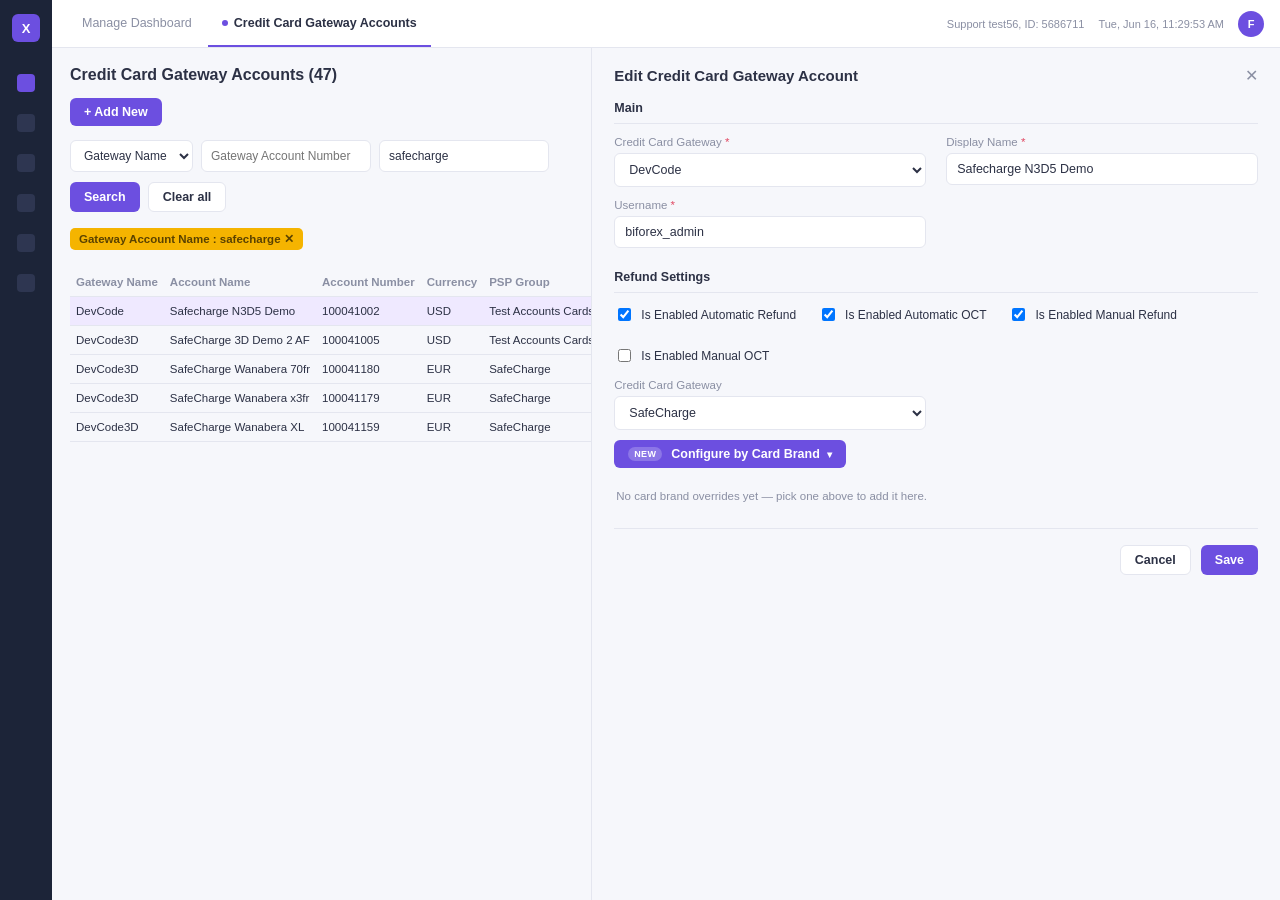
==== commit 176a8076: "Remove the tour, bounce the button on every load, isolate versions Removed the walkthrough entirely " ====
--- a/index.html
+++ b/index.html
@@ -62,10 +62,7 @@
       <div class="edit-panel">
         <div class="edit-header">
           <h2>Edit Credit Card Gateway Account</h2>
-          <div style="display:flex;align-items:center;gap:10px;">
-            <button type="button" class="tour-relaunch" onclick="event.stopPropagation(); startTour()" title="Take the tour">?</button>
-            <span class="close-x">✕</span>
-          </div>
+          <span class="close-x">✕</span>
         </div>
 
         <div class="section">
@@ -91,7 +88,7 @@
           </div>
 
           <div class="config-row">
-            <div style="position:relative;">
+            <div style="position:relative;display:inline-block;">
               <button class="btn btn-purple toggle-btn" id="brandToggleBtn" onclick="toggleBrandPicker(event)">
                 <span class="new-badge">NEW</span><span class="btn-label">Configure by Card Brand</span><span class="caret">▾</span>
               </button>
--- a/style/styles.css
+++ b/style/styles.css
@@ -134,7 +134,7 @@
   .visa-swatch{background:#1a1f71;}
   .mc-swatch{background:linear-gradient(90deg,#eb001b 50%, #f79e1b 50%);}
   .brand-picker{
-    display:none;position:absolute;right:0;top:calc(100% + 8px);width:300px;max-width:90vw;
+    display:none;position:absolute;left:0;top:calc(100% + 8px);width:300px;max-width:90vw;
     background:#fff;border:1px solid var(--border);border-radius:9px;
     box-shadow:0 12px 30px rgba(0,0,0,.14);padding:8px;z-index:30;
   }
@@ -201,38 +201,4 @@
   .confirm-box p{margin:0 0 18px;font-size:12px;color:var(--text-mute);line-height:1.55;}
   .confirm-actions{display:flex;justify-content:flex-end;gap:8px;}
   .btn-danger{background:#e0455f;color:#fff;}
-  .btn-danger:hover{background:#c93951;}
-
-  /* "?" button in the edit-panel header that replays the feature tour */
-  .tour-relaunch{
-    width:22px;height:22px;border-radius:50%;border:1px solid var(--border);background:#fff;
-    color:var(--text-mute);font-size:11px;font-weight:700;cursor:pointer;
-    display:inline-flex;align-items:center;justify-content:center;padding:0;
-  }
-  .tour-relaunch:hover{border-color:var(--purple);color:var(--purple);}
-
-  /* Guided walkthrough: spotlight cutout + tooltip, skippable at every step */
-  .tour-backdrop{position:fixed;inset:0;z-index:2000;}
-  .tour-spotlight{
-    position:fixed;border-radius:10px;border:2px solid var(--purple);
-    box-shadow:0 0 0 9999px rgba(15,17,28,.55);
-    transition:top .25s ease,left .25s ease,width .25s ease,height .25s ease;
-    pointer-events:none;
-  }
-  .tour-tooltip{
-    position:fixed;max-width:300px;background:#fff;border-radius:12px;
-    padding:16px 18px;box-shadow:0 16px 40px rgba(0,0,0,.3);z-index:2001;
-  }
-  .tour-tooltip-title{font-size:13.5px;font-weight:700;margin-bottom:6px;color:var(--text);}
-  .tour-tooltip-desc{font-size:12px;color:var(--text-mute);line-height:1.5;margin-bottom:14px;}
-  .tour-tooltip-actions{display:flex;align-items:center;justify-content:space-between;gap:10px;}
-  .tour-dots{display:flex;gap:5px;}
-  .tour-dot{width:6px;height:6px;border-radius:50%;background:var(--border);}
-  .tour-dot.active{background:var(--purple);}
-  .tour-skip{background:none;border:none;color:var(--text-mute);font-size:11.5px;cursor:pointer;padding:6px 4px;}
-  .tour-skip:hover{color:var(--text);text-decoration:underline;}
-  .tour-next{
-    background:var(--purple);color:#fff;border:none;border-radius:6px;
-    padding:7px 14px;font-size:12px;font-weight:600;cursor:pointer;
-  }
-  .tour-next:hover{background:var(--purple-dark);}+  .btn-danger:hover{background:#c93951;}
